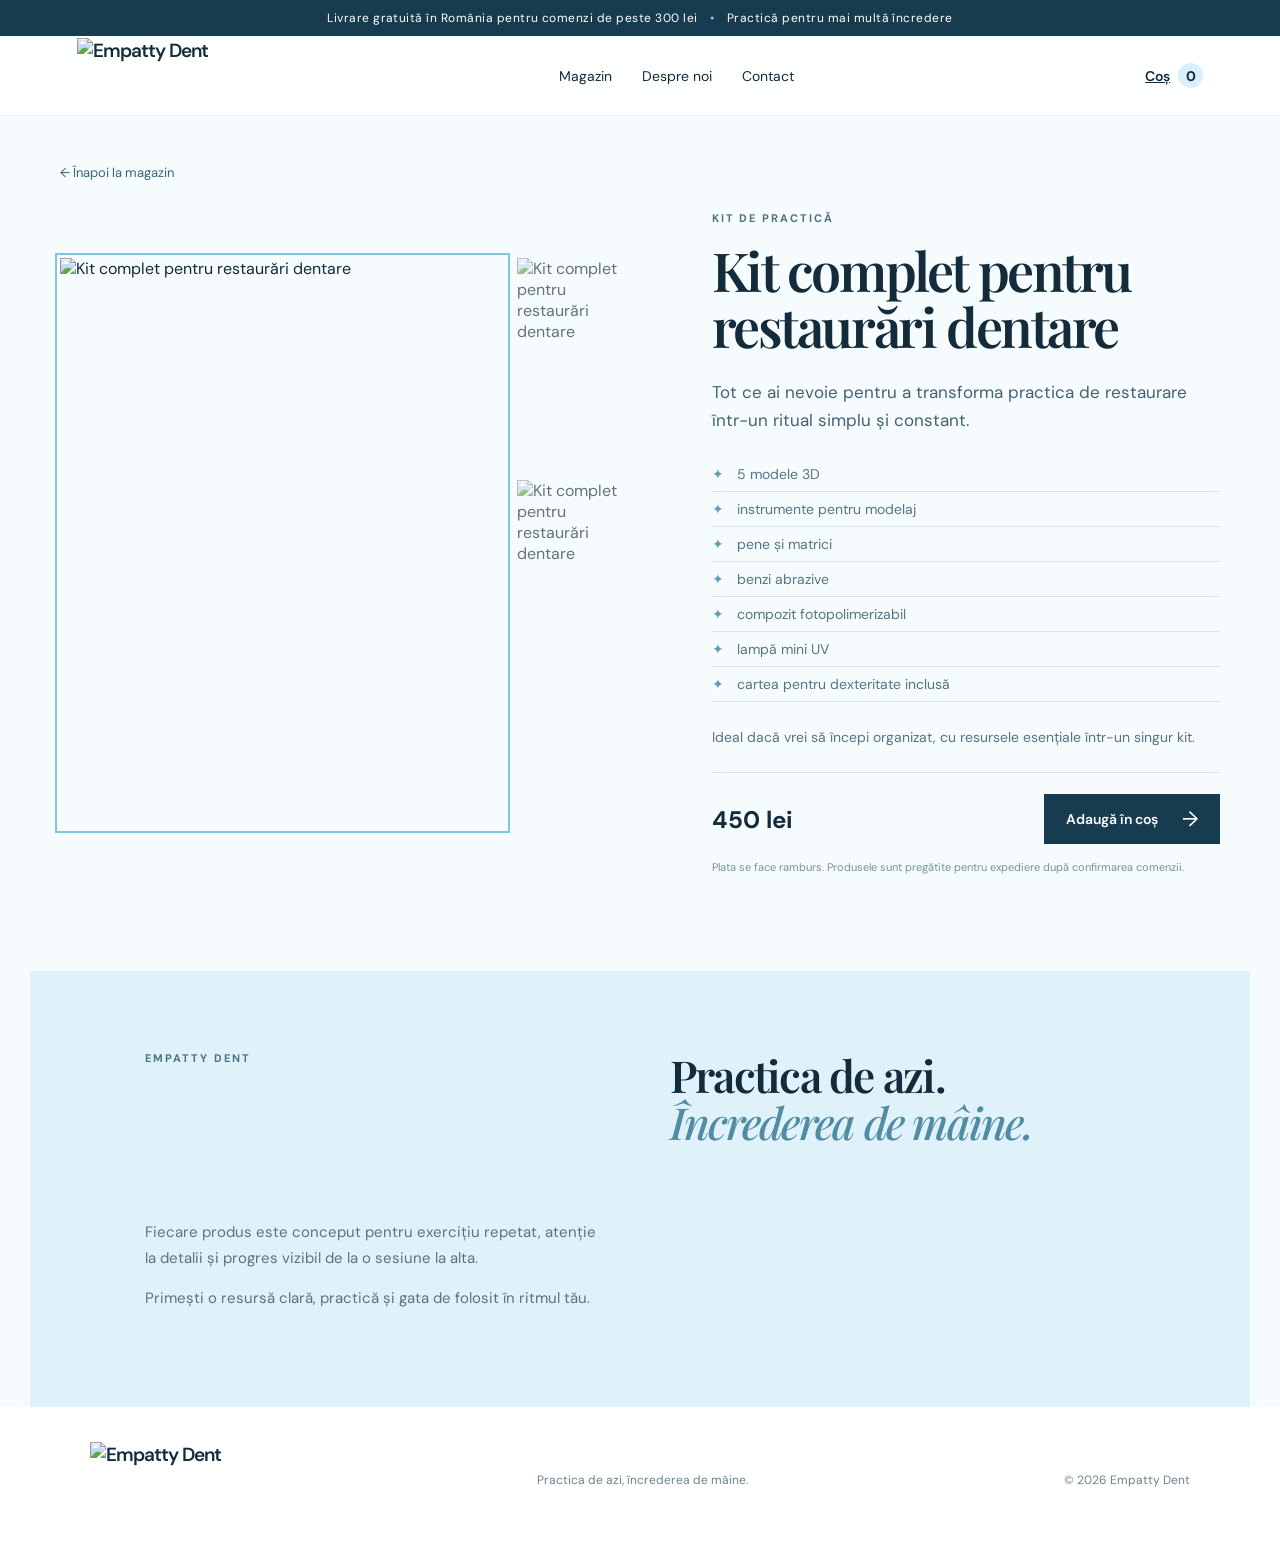
==== product.html @ 084ecb38 "Add files via upload" ====
<!doctype html>
<html lang="ro">
  <head>
    <meta charset="UTF-8" />
    <meta name="viewport" content="width=device-width, initial-scale=1.0" />
    <meta name="description" content="Produse Empatty Dent pentru practică dentară." />
    <title>Produs — Empatty Dent</title>
    <link rel="preconnect" href="https://fonts.googleapis.com" />
    <link rel="preconnect" href="https://fonts.gstatic.com" crossorigin />
    <link href="https://fonts.googleapis.com/css2?family=DM+Sans:wght@400;500;600;700&family=Playfair+Display:wght@500;600;700&display=swap" rel="stylesheet" />
    <link rel="stylesheet" href="style.css" />
    <link rel="stylesheet" href="custom.css" />
  </head>
  <body class="product-page">
    <div class="announcement">Livrare gratuită în România pentru comenzi de peste 300 lei <span>•</span> Practică pentru mai multă încredere</div>
    <header class="header"><a class="brand brand-logo-link" href="index.html" aria-label="Empatty Dent acasă"><img class="brand-logo" src="assets/logo-empattydent-header.png" alt="Empatty Dent" /></a><nav aria-label="Navigare principală"><a href="index.html#produse">Magazin</a><a href="index.html#despre">Despre noi</a><a href="index.html#contact">Contact</a></nav><a class="cart-button product-cart" href="index.html#produse" aria-label="Vezi coșul"><span>Coș</span><b class="cart-count">0</b></a></header>
    <main class="product-detail"><a class="back-link" href="index.html#produse">← Înapoi la magazin</a><section id="product-content" aria-live="polite"></section><section class="detail-reasons"><p class="eyebrow">EMPATTY DENT</p><h2>Practica de azi.<br><em>Încrederea de mâine.</em></h2><div><p>Fiecare produs este conceput pentru exercițiu repetat, atenție la detalii și progres vizibil de la o sesiune la alta.</p><p>Primești o resursă clară, practică și gata de folosit în ritmul tău.</p></div></section></main>
    <footer><a class="brand brand-logo-link" href="index.html"><img class="brand-logo" src="assets/logo-empattydent-header.png" alt="Empatty Dent" /></a><p>Practica de azi, încrederea de mâine.</p><span>© 2026 Empatty Dent</span></footer><div class="toast" role="status"></div>
    <script src="product.js"></script>
  </body>
</html>
---- style.css ----
:root{--ink:#132b3a;--blue:#d9f0fa;--blue-deep:#8ec9df;--mist:#f6fbfd;--cream:#fbf7f0;--line:#d9e7ec;--white:#fff}*{box-sizing:border-box}html{scroll-behavior:smooth}body{margin:0;color:var(--ink);font-family:'DM Sans',sans-serif;background:var(--mist)}.announcement{background:#173c50;color:white;text-align:center;padding:10px 20px;font-size:12px;letter-spacing:.04em}.announcement span{color:#91d3eb;margin:0 9px}.header{height:80px;display:flex;align-items:center;justify-content:space-between;padding:0 clamp(20px,6vw,92px);background:rgba(255,255,255,.88);border-bottom:1px solid #edf3f5;position:sticky;top:0;z-index:10;backdrop-filter:blur(12px)}.brand{display:flex;align-items:center;gap:9px;color:var(--ink);font-size:19px;font-weight:600;text-decoration:none;letter-spacing:-.05em}.brand i{font-family:'Playfair Display',serif;font-weight:500}.brand-mark{width:31px;height:31px;border:1.5px solid var(--ink);border-radius:50%;display:grid;place-items:center;font-family:'Playfair Display',serif;font-size:20px}.header nav{display:flex;gap:30px}.header nav a{color:var(--ink);text-decoration:none;font-size:14px}.cart-button{border:0;background:none;color:var(--ink);font:600 14px 'DM Sans';cursor:pointer}.cart-count{margin-left:8px;border-radius:50%;background:var(--blue);display:inline-grid;place-items:center;width:25px;height:25px}.menu-btn{display:none}.hero{min-height:630px;display:grid;grid-template-columns:1.05fr .95fr;overflow:hidden;background:linear-gradient(105deg,#eef9fd 0%,#e1f4fc 52%,#bddfee 100%)}.hero-copy{padding:clamp(70px,10vw,145px) clamp(26px,8vw,132px);align-self:center}.eyebrow{font-size:11px;font-weight:700;letter-spacing:.18em;margin:0 0 17px;color:#4b7182}.hero h1,.section h2,.story h2,.newsletter h2{font:600 clamp(42px,5vw,70px)/1.04 'Playfair Display',serif;letter-spacing:-.045em;margin:0}.hero h1 em,.story h2 em{font-weight:500;color:#518ba4}.hero-text{max-width:490px;font-size:17px;line-height:1.65;margin:24px 0 30px;color:#426274}.hero-actions{display:flex;gap:24px;align-items:center}.btn{display:inline-flex;align-items:center;justify-content:center;gap:24px;border:0;text-decoration:none;cursor:pointer;font:600 14px 'DM Sans';padding:15px 20px}.btn.primary{background:#173c50;color:white}.btn.primary span{font-size:21px;font-weight:400;line-height:0}.btn.text{color:var(--ink);border-bottom:1px solid var(--ink);padding:8px 0}.trust{display:flex;gap:25px;margin-top:62px}.trust div{border-left:1px solid #a4c7d5;padding-left:11px}.trust strong,.trust span{display:block}.trust strong{font-size:12px}.trust span{font-size:11px;color:#638292;margin-top:4px}.hero-visual{position:relative;min-height:480px;display:grid;place-items:center}.hero-visual img{width:min(540px,94%);z-index:1;mix-blend-mode:multiply;filter:drop-shadow(0 24px 22px rgba(35,81,99,.12))}.hero-circle{position:absolute;width:470px;height:470px;border-radius:50%;background:rgba(255,255,255,.4)}.hero-card{position:absolute;z-index:2}.note-card{right:7%;bottom:15%;padding:18px 19px;background:#fff;color:#365568;font:600 12px/1.35 'DM Sans';letter-spacing:.1em;box-shadow:0 12px 25px #52809a24}.note-card span{display:block;font-size:16px;margin-top:9px}.benefits{padding:26px clamp(20px,7vw,110px);display:grid;grid-template-columns:repeat(3,1fr);background:white}.benefits>div{display:flex;gap:14px;padding:8px 30px;border-right:1px solid var(--line)}.benefits>div:last-child{border:0}.benefits span{font-size:24px;color:#5f9db6}.benefits p{margin:0;font-size:12px;line-height:1.45;color:#66808e}.benefits b{display:block;font-size:13px;color:var(--ink)}.section{padding:110px clamp(20px,7vw,110px);background:var(--mist)}.section-heading{display:flex;align-items:flex-end;justify-content:space-between;margin-bottom:40px}.section h2,.story h2,.newsletter h2{font-size:46px}.filters{display:flex;gap:9px;flex-wrap:wrap}.filters button{background:none;border:1px solid #c8dce4;padding:9px 15px;font:500 12px 'DM Sans';cursor:pointer;color:#567484}.filters button.active{background:var(--ink);color:#fff;border-color:var(--ink)}.product-grid{display:grid;grid-template-columns:repeat(4,1fr);gap:18px}.product-card{background:white;transition:.25s transform,.25s box-shadow}.product-card:hover{transform:translateY(-6px);box-shadow:0 15px 30px #41677716}.image-wrap{height:300px;position:relative;display:grid;place-items:center;overflow:hidden}.image-wrap img{width:100%;height:100%;object-fit:cover;transition:.5s transform}.product-card:hover img{transform:scale(1.04)}.image-wrap.blue{background:#d2e6eb}.image-wrap.warm{background:#eee4d3}.image-wrap.paper{background:#eeeae4}.image-wrap.soft{background:#e8edf0}.tag{position:absolute;top:13px;left:13px;background:rgba(255,255,255,.86);z-index:1;padding:6px 8px;font-size:9px;font-weight:700;letter-spacing:.1em}.product-info{padding:19px}.category{font-size:10px;letter-spacing:.13em;color:#6b9aae;font-weight:700;margin:0 0 8px}.product-info h3{font:600 21px/1.15 'Playfair Display';margin:0}.desc{height:37px;font-size:12px;line-height:1.45;color:#6b8591;margin:9px 0 16px}.product-bottom{display:flex;justify-content:space-between;align-items:center}.product-bottom strong{font-size:15px}.add{border:0;background:none;color:#35677c;font:600 12px 'DM Sans';cursor:pointer}.add span{font-size:19px;margin-left:4px}.view-all{display:block;width:max-content;margin:35px auto 0;color:var(--ink);text-decoration:none;border-bottom:1px solid;padding-bottom:5px;font-size:14px}.view-all span{margin-left:8px}.story{background:#fff;display:grid;grid-template-columns:1fr 1fr;min-height:540px}.story-image{overflow:hidden}.story-image img{width:100%;height:100%;object-fit:cover}.story-copy{padding:clamp(55px,9vw,125px);align-self:center}.story-copy p:not(.eyebrow){color:#587383;line-height:1.7;font-size:15px;margin:24px 0 29px;max-width:520px}.steps{text-align:center;background:#dff2fa}.steps h2{margin-bottom:51px}.step-grid{display:grid;grid-template-columns:repeat(3,1fr);text-align:left;gap:38px;max-width:1100px;margin:auto}.step-grid>div{border-top:1px solid #9fc4d3;padding-top:20px}.step-grid b{font:500 28px 'Playfair Display';color:#4d849d}.step-grid h3{margin:20px 0 8px;font:600 21px 'Playfair Display'}.step-grid p{color:#587787;font-size:13px;line-height:1.6;max-width:250px}.newsletter{padding:68px clamp(20px,7vw,110px);background:#173c50;color:#fff;display:flex;align-items:center;justify-content:space-between;gap:40px}.newsletter .eyebrow{color:#9cd3e9}.newsletter h2{font-size:35px}.newsletter form{display:flex;min-width:min(100%,480px)}.newsletter input{border:0;padding:15px 17px;font:14px 'DM Sans';width:100%;outline:none}.newsletter .btn{white-space:nowrap;background:#82c5df;color:#123142}footer{padding:35px clamp(20px,7vw,110px);background:white;display:flex;align-items:center;justify-content:space-between;color:#69828e;font-size:12px}footer .brand{color:var(--ink)}.cart-drawer{position:fixed;right:0;top:0;width:min(410px,100%);height:100vh;background:#fff;z-index:30;transform:translateX(105%);transition:.3s transform;display:flex;flex-direction:column;padding:25px}.cart-drawer.open{transform:translateX(0)}.overlay{position:fixed;inset:0;background:#173c5066;z-index:20;opacity:0;pointer-events:none;transition:.3s}.overlay.open{opacity:1;pointer-events:auto}.cart-head{display:flex;justify-content:space-between;align-items:center;border-bottom:1px solid var(--line);padding-bottom:18px}.cart-head h2{font:600 28px 'Playfair Display';margin:0}.close-cart{border:0;background:none;font-size:29px;cursor:pointer}.cart-items{flex:1;padding:20px 0;overflow:auto}.empty{color:#78909b;text-align:center;margin-top:40px}.cart-item{display:flex;justify-content:space-between;border-bottom:1px solid var(--line);padding:13px 0;font-size:14px}.cart-item button{border:0;background:none;color:#9a4552;cursor:pointer}.cart-footer{border-top:1px solid var(--line);padding-top:18px}.cart-footer>div{display:flex;justify-content:space-between;margin-bottom:17px}.cart-footer .btn{width:100%}.toast{position:fixed;bottom:28px;left:50%;transform:translate(-50%,100px);background:#173c50;color:white;padding:13px 20px;z-index:40;font-size:13px;transition:.3s;opacity:0}.toast.show{transform:translate(-50%,0);opacity:1}.sr-only{position:absolute;width:1px;height:1px;overflow:hidden;clip:rect(0,0,0,0)}
@media(max-width:900px){.header nav{gap:15px}.product-grid{grid-template-columns:repeat(2,1fr)}.hero-copy{padding-left:7vw}.hero h1{font-size:51px}.story-copy{padding:55px}.section h2,.story h2{font-size:39px}}@media(max-width:650px){.announcement{font-size:10px}.header{height:64px}.header nav{display:none}.menu-btn{display:block;border:0;background:none;font-size:22px;color:var(--ink)}.header nav.open{display:flex;position:absolute;top:64px;left:0;right:0;background:#fff;padding:20px;flex-direction:column;gap:18px}.hero{grid-template-columns:1fr}.hero-copy{padding:65px 24px 36px}.hero h1{font-size:46px}.hero-visual{min-height:310px}.hero-circle{width:310px;height:310px}.note-card{right:5%;bottom:10%}.trust{margin-top:36px;gap:12px}.trust div{padding-left:7px}.trust strong{font-size:10px}.trust span{font-size:9px}.benefits{grid-template-columns:1fr;padding:18px 25px}.benefits>div{border-right:0;border-bottom:1px solid var(--line);padding:11px 0}.section{padding:70px 20px}.section-heading{align-items:flex-start;flex-direction:column;gap:22px}.section h2,.story h2{font-size:37px}.product-grid{grid-template-columns:1fr;gap:20px}.image-wrap{height:335px}.story{grid-template-columns:1fr}.story-image{height:360px}.story-copy{padding:65px 25px}.step-grid{grid-template-columns:1fr;gap:12px}.newsletter{padding:55px 24px;display:block}.newsletter h2{font-size:31px;margin-bottom:25px}.newsletter form{display:block}.newsletter .btn{width:100%;margin-top:10px}footer{display:grid;gap:16px}.filters{gap:7px}}
.contact-phone{margin:14px 0 0;color:#cfe8f2;font-size:15px}.contact-phone a{color:#fff;font-weight:700;text-decoration:none;border-bottom:1px solid #8ec9df}.qty{display:flex;align-items:center;gap:8px;margin-top:10px}.qty button{border:1px solid var(--line);background:white;color:var(--ink);width:25px;height:25px;cursor:pointer}.qty .remove{width:auto;border:0;color:#9a4552;margin-left:8px;font-size:11px}.cart-item>strong{white-space:nowrap}.checkout-modal{position:fixed;inset:0;background:#173c5066;z-index:50;display:grid;place-items:center;padding:20px;opacity:0;pointer-events:none;transition:.25s}.checkout-modal.open{opacity:1;pointer-events:auto}.checkout-card{width:min(760px,100%);max-height:92vh;overflow:auto;background:white;padding:30px}.checkout-head{display:flex;justify-content:space-between;gap:20px;border-bottom:1px solid var(--line);padding-bottom:18px;margin-bottom:22px}.checkout-head h2{font:600 34px 'Playfair Display';margin:0}.close-checkout{border:0;background:none;font-size:30px;cursor:pointer}.form-grid{display:grid;grid-template-columns:1fr 1fr;gap:15px}.form-grid label{display:grid;gap:7px;font-size:11px;font-weight:700;letter-spacing:.05em;color:#53717f}.form-grid .full{grid-column:1/-1}.form-grid input,.form-grid textarea{border:1px solid #d5e3e8;padding:12px;font:14px 'DM Sans';outline:none}.form-grid input:focus,.form-grid textarea:focus{border-color:#8ec9df}.order-summary{background:var(--mist);padding:17px;margin:22px 0;display:grid;gap:10px}.order-summary div{display:flex;justify-content:space-between;gap:20px;font-size:13px}.order-summary strong{text-align:right}.consent{display:flex;align-items:flex-start;gap:9px;font-size:11px;color:#66808e;margin-bottom:18px}.consent input{margin-top:2px}.order-submit{width:100%}.order-success{text-align:center;padding:30px 10px}.order-success h3{font:600 42px 'Playfair Display';margin:0 0 10px}.order-success p:not(.eyebrow){color:#587383;line-height:1.65}.order-success .btn{margin-top:15px}@media(max-width:650px){.form-grid{grid-template-columns:1fr}.form-grid .full{grid-column:auto}.checkout-card{padding:22px}.checkout-head h2{font-size:28px}}
---- custom.css ----
/* Actualizări vizuale: logo și galerie pentru kitul complet. */
.brand-logo-link{height:76px;max-width:135px;overflow:hidden}
.brand-logo{display:block;width:100%;height:100%;object-fit:contain;mix-blend-mode:multiply}
.kit-gallery{grid-template-columns:repeat(3,1fr);gap:2px;background:#fff}
.kit-gallery img{min-width:0;height:100%;object-fit:cover}
.kit-gallery .tag{z-index:2}
.kit-gallery:hover img{transform:none}
.pack-select{width:100%;margin:0 0 12px;padding:8px;border:1px solid #c8dce4;background:#fff;color:#35677c;font:500 12px 'DM Sans';cursor:pointer}
.product-card-link{cursor:pointer}.product-card-link:focus{outline:2px solid #82c5df;outline-offset:3px}.product-detail{max-width:1220px;margin:auto;padding:45px 30px 0}.back-link{display:inline-block;color:#35677c;text-decoration:none;font-size:13px;margin-bottom:30px}.product-detail section#product-content{display:grid;grid-template-columns:1.05fr .95fr;gap:clamp(35px,7vw,100px);align-items:center;padding-bottom:95px}.detail-gallery{display:grid;grid-template-columns:1fr 105px;gap:12px;align-items:stretch;height:570px}.detail-gallery img{width:100%;height:100%;object-fit:cover;cursor:pointer;opacity:.65}.detail-gallery img:first-child{grid-row:span 3;opacity:1}.detail-gallery img.active{opacity:1;outline:2px solid #82c5df;outline-offset:3px}.detail-copy h1{font:600 clamp(38px,4.2vw,62px)/1.05 'Playfair Display';letter-spacing:-.045em;margin:0}.detail-intro{font-size:17px;line-height:1.65;color:#426274;margin:23px 0}.detail-copy ul{padding:0;margin:0 0 24px;list-style:none}.detail-copy li{padding:8px 0 8px 25px;border-bottom:1px solid #d9e7ec;color:#567484;font-size:14px;position:relative}.detail-copy li:before{content:'✦';position:absolute;left:0;color:#5f9db6}.detail-select-label{display:grid;gap:8px;color:#53717f;font-size:11px;font-weight:700;letter-spacing:.06em;margin:20px 0}.detail-select-label select{padding:12px;border:1px solid #c8dce4;background:#fff;color:#35677c;font:500 14px 'DM Sans'}.detail-note{color:#587383;line-height:1.6;font-size:14px}.detail-buy{display:flex;align-items:center;justify-content:space-between;gap:20px;border-top:1px solid #d9e7ec;margin-top:24px;padding-top:21px}.detail-buy strong{font-size:24px}.detail-buy .btn{padding:16px 22px}.delivery-note{font-size:11px;line-height:1.5;color:#78909b;margin:15px 0 0}.detail-reasons{display:grid;grid-template-columns:1fr 1fr;gap:60px;padding:80px 0;background:#dff2fa;margin:0 -30px;padding-left:clamp(30px,9vw,140px);padding-right:clamp(30px,9vw,140px)}.detail-reasons h2{font:600 44px/1.07 'Playfair Display';letter-spacing:-.04em;margin:0}.detail-reasons h2 em{font-weight:500;color:#518ba4}.detail-reasons>div{color:#587383;line-height:1.7;font-size:15px}.product-page footer{margin-top:0}@media(max-width:720px){.product-page .header nav{display:none}.product-detail{padding:28px 20px 0}.product-detail section#product-content{grid-template-columns:1fr;padding-bottom:60px}.detail-gallery{height:410px;grid-template-columns:1fr 76px}.detail-copy h1{font-size:42px}.detail-reasons{grid-template-columns:1fr;gap:25px;margin:0 -20px;padding:55px 25px}.detail-reasons h2{font-size:37px}.detail-buy{align-items:flex-start;flex-direction:column}.detail-buy .btn{width:100%}}
@media(max-width:650px){.brand-logo-link{height:60px;max-width:106px}.kit-gallery{gap:3px}}
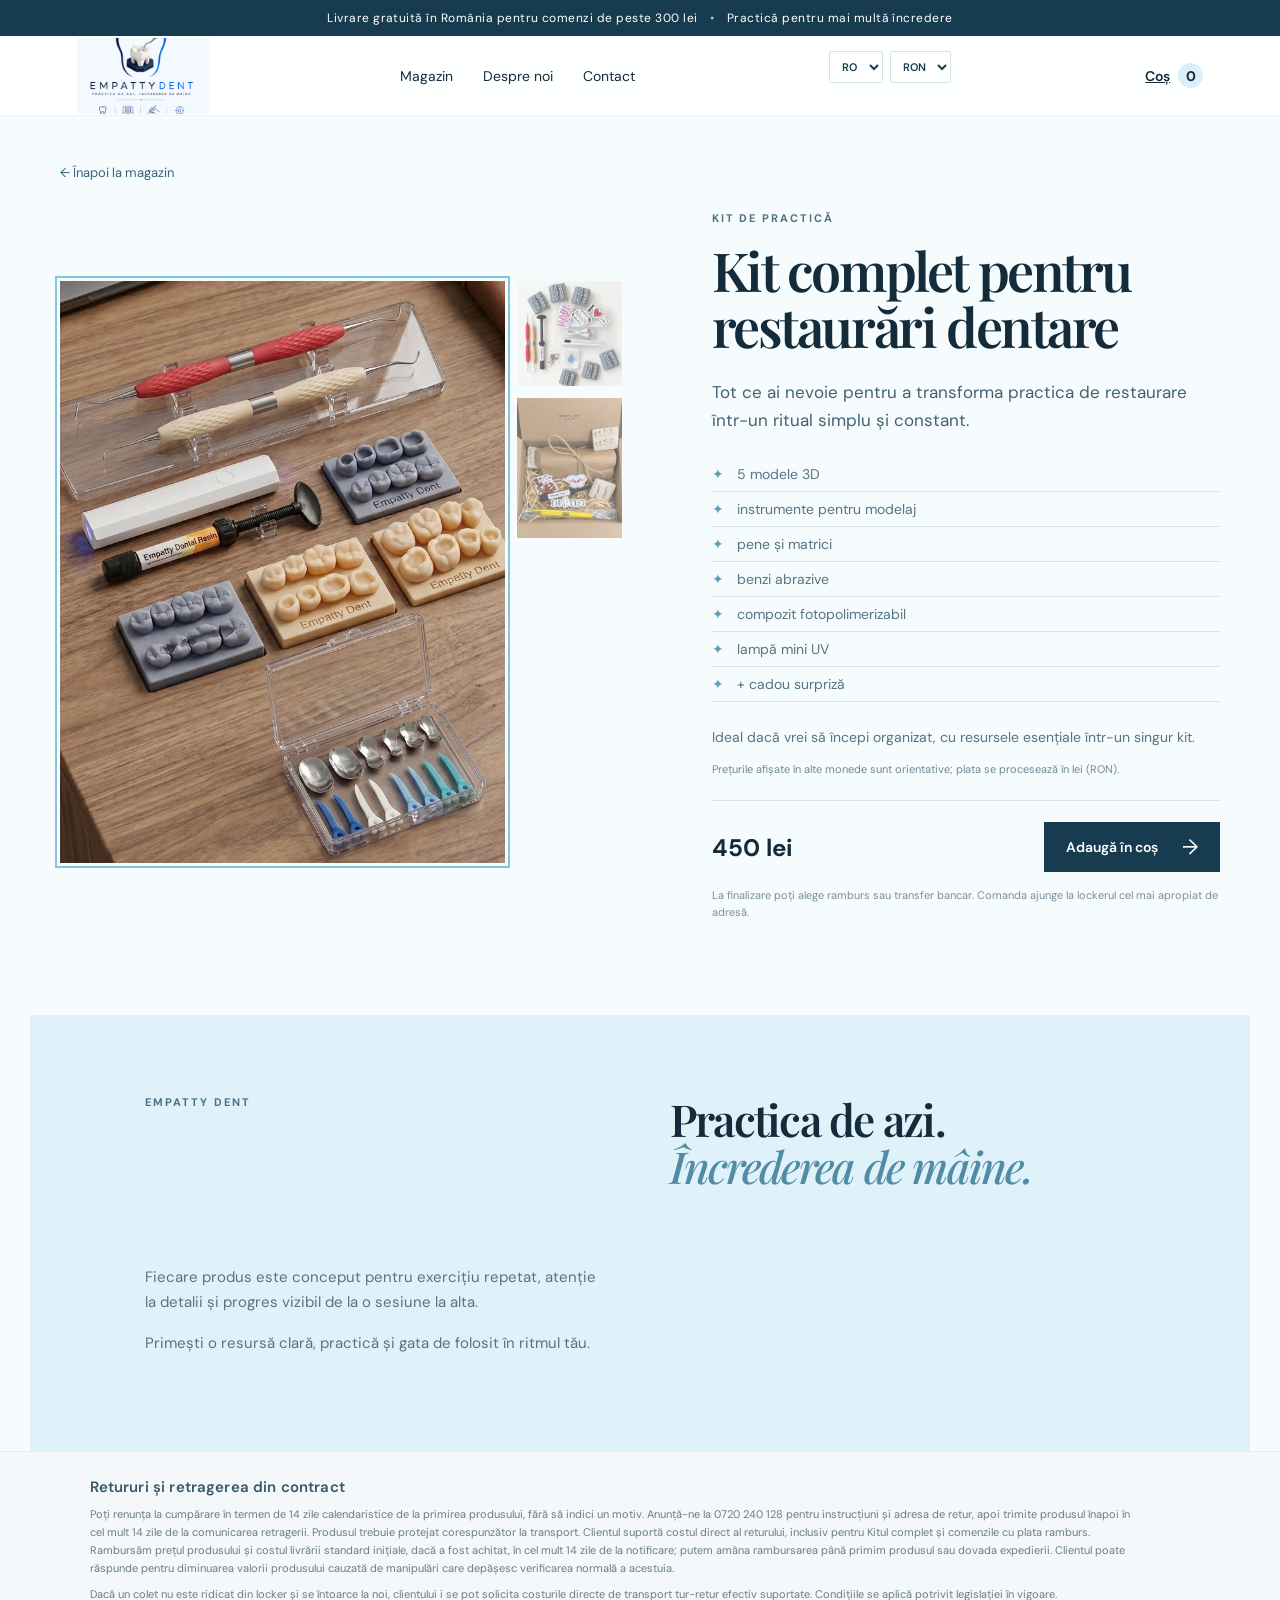
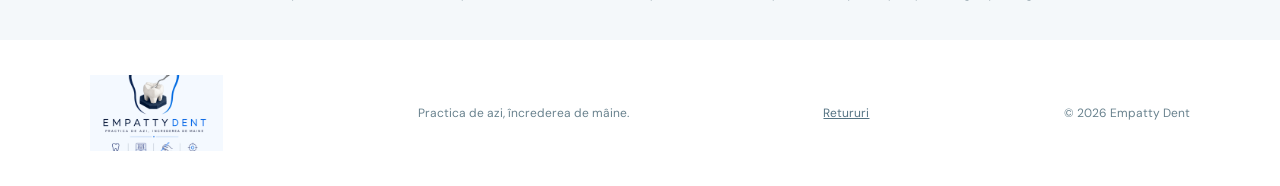
==== commit f64d8ed2: "Add files via upload update" ====
--- a/product.html
+++ b/product.html
@@ -12,10 +12,11 @@
     <link rel="stylesheet" href="custom.css" />
   </head>
   <body class="product-page">
-    <div class="announcement">Livrare gratuită în România pentru comenzi de peste 300 lei <span>•</span> Practică pentru mai multă încredere</div>
-    <header class="header"><a class="brand brand-logo-link" href="index.html" aria-label="Empatty Dent acasă"><img class="brand-logo" src="assets/logo-empattydent-header.png" alt="Empatty Dent" /></a><nav aria-label="Navigare principală"><a href="index.html#produse">Magazin</a><a href="index.html#despre">Despre noi</a><a href="index.html#contact">Contact</a></nav><a class="cart-button product-cart" href="index.html#produse" aria-label="Vezi coșul"><span>Coș</span><b class="cart-count">0</b></a></header>
+    <div class="announcement">Livrare gratuită în România pentru comenzi de peste 300 lei <span>•</span> Practică pentru mai multă încredere</div><div class="bf-banner" hidden>BLACK FRIDAY · 13 NOIEMBRIE · 00:00–23:59 (ORA ROMÂNIEI)</div>
+    <header class="header"><a class="brand brand-logo-link" href="index.html" aria-label="Empatty Dent acasă"><img class="brand-logo" src="assets/logo-empattydent-header.png" alt="Empatty Dent" /></a><nav aria-label="Navigare principală"><a href="index.html#produse">Magazin</a><a href="index.html#despre">Despre noi</a><a href="index.html#contact">Contact</a></nav><div class="locale-controls"><label><span class="sr-only">Limbă</span><select class="language-select" aria-label="Limbă"><option value="ro">RO</option><option value="en">EN</option></select></label><label><span class="sr-only">Monedă</span><select class="currency-select" aria-label="Monedă"><option value="RON">RON</option></select></label><small class="rate-date"></small></div><a class="cart-button product-cart" href="index.html#produse" aria-label="Vezi coșul"><span>Coș</span><b class="cart-count">0</b></a></header>
     <main class="product-detail"><a class="back-link" href="index.html#produse">← Înapoi la magazin</a><section id="product-content" aria-live="polite"></section><section class="detail-reasons"><p class="eyebrow">EMPATTY DENT</p><h2>Practica de azi.<br><em>Încrederea de mâine.</em></h2><div><p>Fiecare produs este conceput pentru exercițiu repetat, atenție la detalii și progres vizibil de la o sesiune la alta.</p><p>Primești o resursă clară, practică și gata de folosit în ritmul tău.</p></div></section></main>
-    <footer><a class="brand brand-logo-link" href="index.html"><img class="brand-logo" src="assets/logo-empattydent-header.png" alt="Empatty Dent" /></a><p>Practica de azi, încrederea de mâine.</p><span>© 2026 Empatty Dent</span></footer><div class="toast" role="status"></div>
+    <section class="return-policy" id="retur"><h2>Retururi și retragerea din contract</h2><p>Poți renunța la cumpărare în termen de 14 zile calendaristice de la primirea produsului, fără să indici un motiv. Anunță-ne la 0720 240 128 pentru instrucțiuni și adresa de retur, apoi trimite produsul înapoi în cel mult 14 zile de la comunicarea retragerii. Produsul trebuie protejat corespunzător la transport. Clientul suportă costul direct al returului, inclusiv pentru Kitul complet și comenzile cu plata ramburs. Rambursăm prețul produsului și costul livrării standard inițiale, dacă a fost achitat, în cel mult 14 zile de la notificare; putem amâna rambursarea până primim produsul sau dovada expedierii. Clientul poate răspunde pentru diminuarea valorii produsului cauzată de manipulări care depășesc verificarea normală a acestuia.</p><p>Dacă un colet nu este ridicat din locker și se întoarce la noi, clientului i se pot solicita costurile directe de transport tur-retur efectiv suportate. Condițiile se aplică potrivit legislației în vigoare.</p></section><footer><a class="brand brand-logo-link" href="index.html"><img class="brand-logo" src="assets/logo-empattydent-header.png" alt="Empatty Dent" /></a><p>Practica de azi, încrederea de mâine.</p><a href="index.html#retur" class="footer-return-link">Retururi</a><span>© 2026 Empatty Dent</span></footer><div class="toast" role="status"></div>
+    <script src="site.js"></script>
     <script src="product.js"></script>
   </body>
 </html>
--- a/custom.css
+++ b/custom.css
@@ -8,3 +8,7 @@
 .pack-select{width:100%;margin:0 0 12px;padding:8px;border:1px solid #c8dce4;background:#fff;color:#35677c;font:500 12px 'DM Sans';cursor:pointer}
 .product-card-link{cursor:pointer}.product-card-link:focus{outline:2px solid #82c5df;outline-offset:3px}.product-detail{max-width:1220px;margin:auto;padding:45px 30px 0}.back-link{display:inline-block;color:#35677c;text-decoration:none;font-size:13px;margin-bottom:30px}.product-detail section#product-content{display:grid;grid-template-columns:1.05fr .95fr;gap:clamp(35px,7vw,100px);align-items:center;padding-bottom:95px}.detail-gallery{display:grid;grid-template-columns:1fr 105px;gap:12px;align-items:stretch;height:570px}.detail-gallery img{width:100%;height:100%;object-fit:cover;cursor:pointer;opacity:.65}.detail-gallery img:first-child{grid-row:span 3;opacity:1}.detail-gallery img.active{opacity:1;outline:2px solid #82c5df;outline-offset:3px}.detail-copy h1{font:600 clamp(38px,4.2vw,62px)/1.05 'Playfair Display';letter-spacing:-.045em;margin:0}.detail-intro{font-size:17px;line-height:1.65;color:#426274;margin:23px 0}.detail-copy ul{padding:0;margin:0 0 24px;list-style:none}.detail-copy li{padding:8px 0 8px 25px;border-bottom:1px solid #d9e7ec;color:#567484;font-size:14px;position:relative}.detail-copy li:before{content:'✦';position:absolute;left:0;color:#5f9db6}.detail-select-label{display:grid;gap:8px;color:#53717f;font-size:11px;font-weight:700;letter-spacing:.06em;margin:20px 0}.detail-select-label select{padding:12px;border:1px solid #c8dce4;background:#fff;color:#35677c;font:500 14px 'DM Sans'}.detail-note{color:#587383;line-height:1.6;font-size:14px}.detail-buy{display:flex;align-items:center;justify-content:space-between;gap:20px;border-top:1px solid #d9e7ec;margin-top:24px;padding-top:21px}.detail-buy strong{font-size:24px}.detail-buy .btn{padding:16px 22px}.delivery-note{font-size:11px;line-height:1.5;color:#78909b;margin:15px 0 0}.detail-reasons{display:grid;grid-template-columns:1fr 1fr;gap:60px;padding:80px 0;background:#dff2fa;margin:0 -30px;padding-left:clamp(30px,9vw,140px);padding-right:clamp(30px,9vw,140px)}.detail-reasons h2{font:600 44px/1.07 'Playfair Display';letter-spacing:-.04em;margin:0}.detail-reasons h2 em{font-weight:500;color:#518ba4}.detail-reasons>div{color:#587383;line-height:1.7;font-size:15px}.product-page footer{margin-top:0}@media(max-width:720px){.product-page .header nav{display:none}.product-detail{padding:28px 20px 0}.product-detail section#product-content{grid-template-columns:1fr;padding-bottom:60px}.detail-gallery{height:410px;grid-template-columns:1fr 76px}.detail-copy h1{font-size:42px}.detail-reasons{grid-template-columns:1fr;gap:25px;margin:0 -20px;padding:55px 25px}.detail-reasons h2{font-size:37px}.detail-buy{align-items:flex-start;flex-direction:column}.detail-buy .btn{width:100%}}
 @media(max-width:650px){.brand-logo-link{height:60px;max-width:106px}.kit-gallery{gap:3px}}
+.payment-options{border:1px solid #d5e3e8;padding:14px;display:grid;gap:12px}.payment-options legend{font-size:11px;font-weight:700;letter-spacing:.05em;color:#53717f;padding:0 5px}.payment-options label{display:flex;align-items:center;gap:8px;font-size:14px;font-weight:600;letter-spacing:0;color:var(--ink)}.payment-options label span{font-size:12px;font-weight:400;color:#66808e}.delivery-info{border-left:3px solid #8ec9df;background:#f6fbfd;padding:14px 16px;margin:20px 0}.delivery-info strong{font-size:13px}.delivery-info p{margin:5px 0 0;color:#587383;font-size:13px;line-height:1.55}.order-summary small{color:#66808e;font-size:11px;line-height:1.45}
+.locale-controls{display:flex;align-items:center;gap:7px;flex-wrap:wrap;justify-content:center}.locale-controls label{display:inline-flex}.locale-controls select{max-width:175px;padding:7px 8px;border:1px solid #d5e3e8;background:#fff;color:#173c50;font:600 11px 'DM Sans';border-radius:2px}.locale-controls .language-select{width:54px}.rate-date{display:block;color:#718895;font-size:9px;flex-basis:100%;text-align:right;min-height:10px}.bf-banner{background:#a83232;color:#fff;text-align:center;padding:9px 12px;font:700 11px 'DM Sans';letter-spacing:.08em}.bf-banner[hidden],.old-price[hidden]{display:none}.price-stack{display:flex;align-items:baseline;gap:8px;flex-wrap:wrap}.price-stack strong{font-size:15px}.price-stack .old-price{font-size:12px;color:#82939b}.bf-active .price-stack .current-price{color:#a83232}.bf-active .price-stack strong{font-weight:700}.detail-buy .price-stack{min-width:110px}.detail-buy .price-stack strong{font-size:24px}.detail-buy .old-price{font-size:15px}.return-policy{padding:25px clamp(20px,7vw,110px) 30px;background:#f4f8fa;color:#667d88;font-size:11px;line-height:1.65;border-top:1px solid #e5edf0}.return-policy h2{font:600 15px 'DM Sans';letter-spacing:.01em;color:#35586a;margin:0 0 8px}.return-policy p{max-width:1050px;margin:7px 0}.footer-return-link{color:#567484}.contact-instagram a{color:#fff;font-weight:700;text-decoration:none;border-bottom:1px solid #8ec9df}.product-bottom .price-stack{min-width:85px}.pack-select{font-size:11px}.fx-note{font-size:11px;color:#718895;margin:10px 0 0}.return-policy a{color:#35677c}
+@media(max-width:900px){.locale-controls select{max-width:125px}}
+@media(max-width:650px){.header{gap:6px;padding:0 12px}.locale-controls{gap:4px}.locale-controls select{padding:5px 3px;font-size:10px;max-width:90px}.locale-controls .language-select{width:44px}.rate-date{font-size:8px}.cart-button{font-size:12px}.bf-banner{font-size:9px}.return-policy{padding:22px 20px;font-size:10px}}
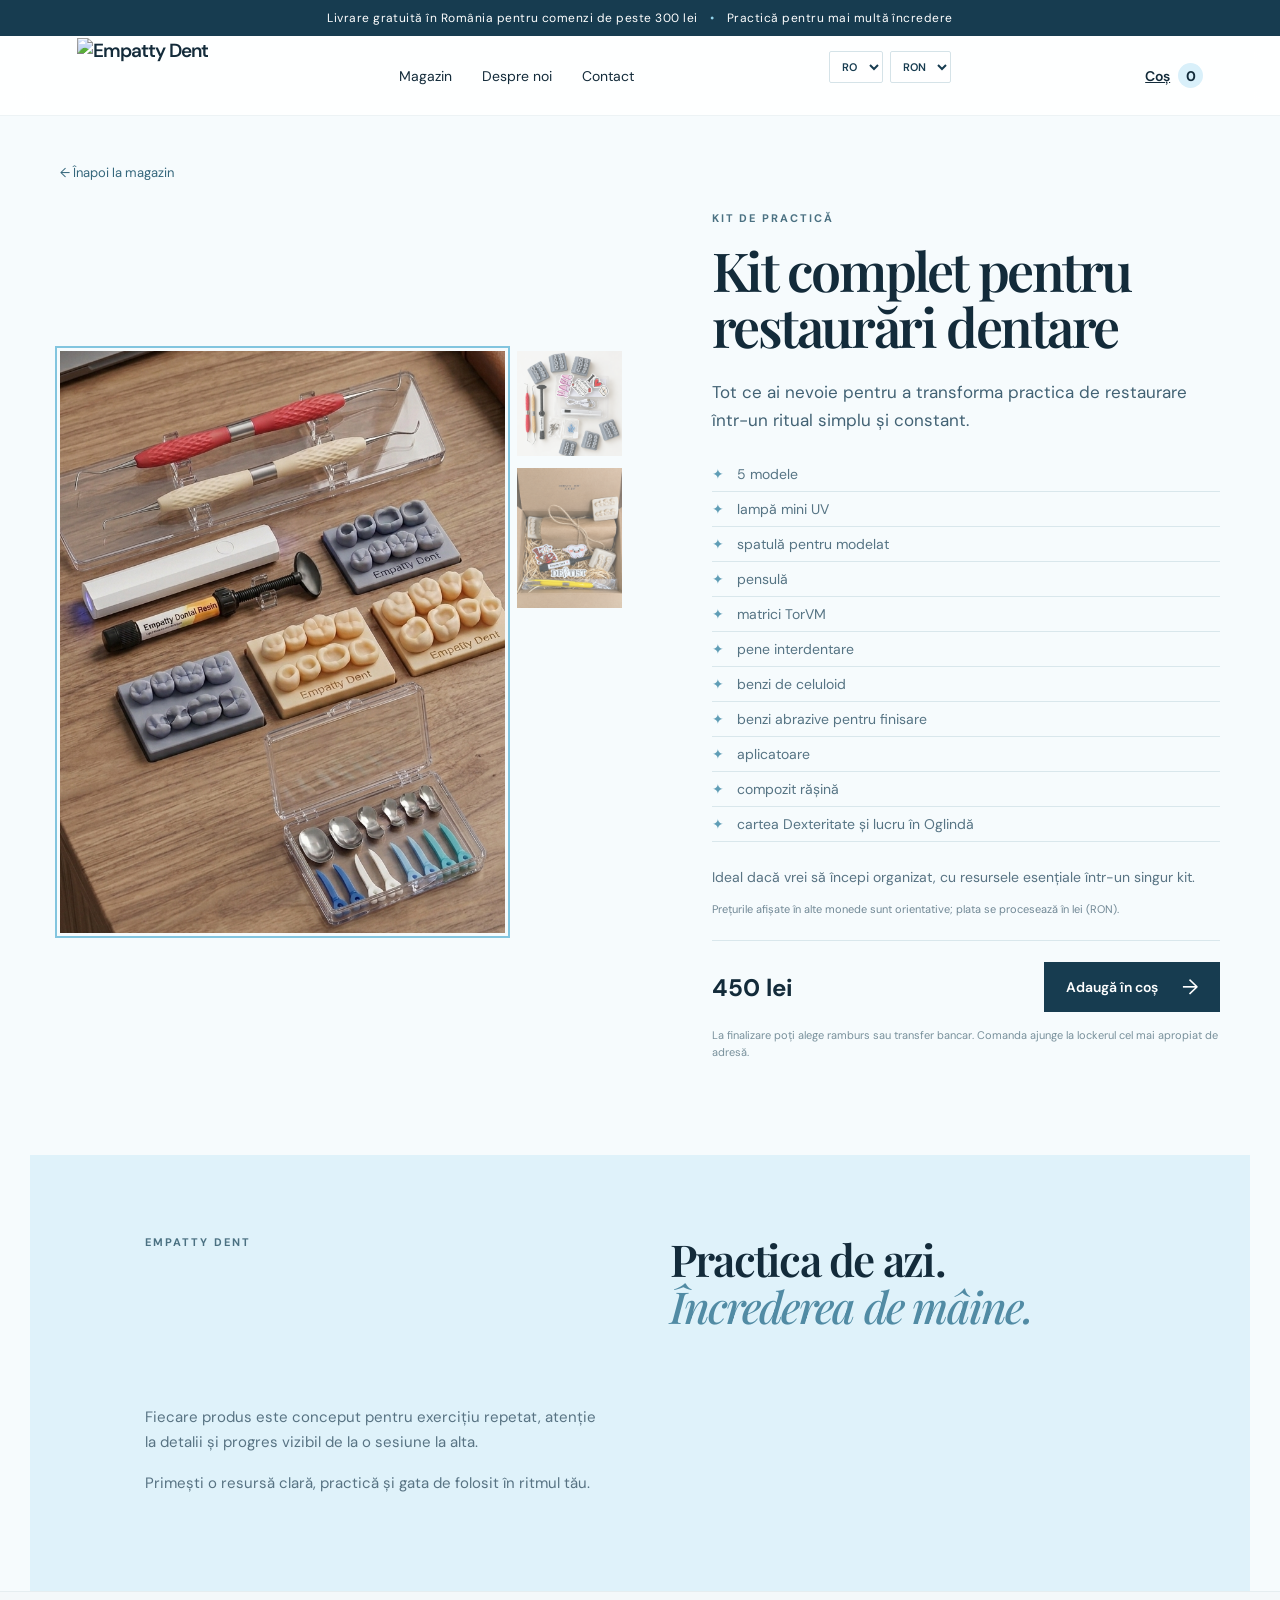
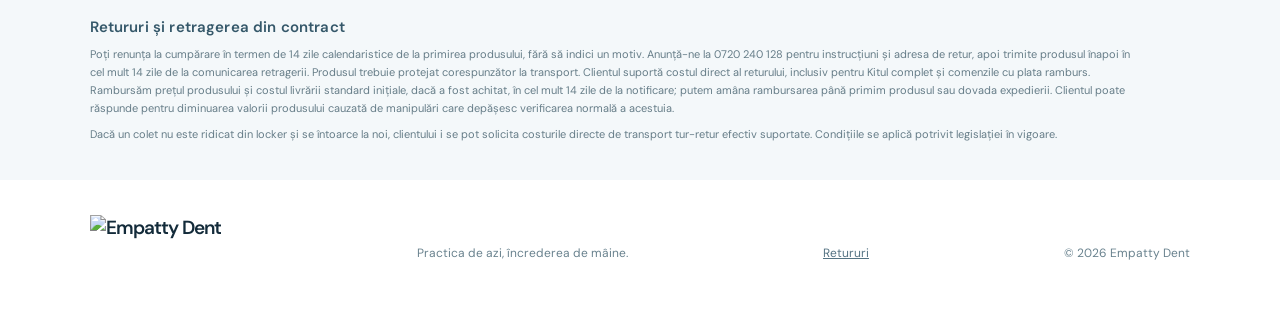
==== commit e4f9dcd5: "Add files via upload update with new product" ====
--- a/product.html
+++ b/product.html
@@ -13,9 +13,9 @@
   </head>
   <body class="product-page">
     <div class="announcement">Livrare gratuită în România pentru comenzi de peste 300 lei <span>•</span> Practică pentru mai multă încredere</div><div class="bf-banner" hidden>BLACK FRIDAY · 13 NOIEMBRIE · 00:00–23:59 (ORA ROMÂNIEI)</div>
-    <header class="header"><a class="brand brand-logo-link" href="index.html" aria-label="Empatty Dent acasă"><img class="brand-logo" src="assets/logo-empattydent-header.png" alt="Empatty Dent" /></a><nav aria-label="Navigare principală"><a href="index.html#produse">Magazin</a><a href="index.html#despre">Despre noi</a><a href="index.html#contact">Contact</a></nav><div class="locale-controls"><label><span class="sr-only">Limbă</span><select class="language-select" aria-label="Limbă"><option value="ro">RO</option><option value="en">EN</option></select></label><label><span class="sr-only">Monedă</span><select class="currency-select" aria-label="Monedă"><option value="RON">RON</option></select></label><small class="rate-date"></small></div><a class="cart-button product-cart" href="index.html#produse" aria-label="Vezi coșul"><span>Coș</span><b class="cart-count">0</b></a></header>
-    <main class="product-detail"><a class="back-link" href="index.html#produse">← Înapoi la magazin</a><section id="product-content" aria-live="polite"></section><section class="detail-reasons"><p class="eyebrow">EMPATTY DENT</p><h2>Practica de azi.<br><em>Încrederea de mâine.</em></h2><div><p>Fiecare produs este conceput pentru exercițiu repetat, atenție la detalii și progres vizibil de la o sesiune la alta.</p><p>Primești o resursă clară, practică și gata de folosit în ritmul tău.</p></div></section></main>
-    <section class="return-policy" id="retur"><h2>Retururi și retragerea din contract</h2><p>Poți renunța la cumpărare în termen de 14 zile calendaristice de la primirea produsului, fără să indici un motiv. Anunță-ne la 0720 240 128 pentru instrucțiuni și adresa de retur, apoi trimite produsul înapoi în cel mult 14 zile de la comunicarea retragerii. Produsul trebuie protejat corespunzător la transport. Clientul suportă costul direct al returului, inclusiv pentru Kitul complet și comenzile cu plata ramburs. Rambursăm prețul produsului și costul livrării standard inițiale, dacă a fost achitat, în cel mult 14 zile de la notificare; putem amâna rambursarea până primim produsul sau dovada expedierii. Clientul poate răspunde pentru diminuarea valorii produsului cauzată de manipulări care depășesc verificarea normală a acestuia.</p><p>Dacă un colet nu este ridicat din locker și se întoarce la noi, clientului i se pot solicita costurile directe de transport tur-retur efectiv suportate. Condițiile se aplică potrivit legislației în vigoare.</p></section><footer><a class="brand brand-logo-link" href="index.html"><img class="brand-logo" src="assets/logo-empattydent-header.png" alt="Empatty Dent" /></a><p>Practica de azi, încrederea de mâine.</p><a href="index.html#retur" class="footer-return-link">Retururi</a><span>© 2026 Empatty Dent</span></footer><div class="toast" role="status"></div>
+    <header class="header"><a class="brand brand-logo-link" href="index.html" aria-label="Empatty Dent acasă"><img class="brand-logo" src="assets/empattydent-logo-supplied.svg" alt="Empatty Dent" /></a><nav aria-label="Navigare principală"><a href="index.html#produse">Magazin</a><a href="index.html#despre">Despre noi</a><a href="index.html#contact">Contact</a></nav><div class="locale-controls"><label><span class="sr-only">Limbă</span><select class="language-select" aria-label="Limbă"><option value="ro">RO</option><option value="en">EN</option></select></label><label><span class="sr-only">Monedă</span><select class="currency-select" aria-label="Monedă"><option value="RON">RON</option></select></label><small class="rate-date"></small></div><a class="cart-button product-cart" href="index.html#produse" aria-label="Vezi coșul"><span>Coș</span><b class="cart-count">0</b></a></header>
+    <main class="product-detail"><a class="back-link" href="index.html#produse">← Înapoi la magazin</a><section id="product-content" aria-live="polite"></section><section id="product-long-description" class="product-long-description" hidden></section><section class="detail-reasons"><p class="eyebrow">EMPATTY DENT</p><h2>Practica de azi.<br><em>Încrederea de mâine.</em></h2><div><p>Fiecare produs este conceput pentru exercițiu repetat, atenție la detalii și progres vizibil de la o sesiune la alta.</p><p>Primești o resursă clară, practică și gata de folosit în ritmul tău.</p></div></section></main>
+    <section class="return-policy" id="retur"><h2>Retururi și retragerea din contract</h2><p>Poți renunța la cumpărare în termen de 14 zile calendaristice de la primirea produsului, fără să indici un motiv. Anunță-ne la 0720 240 128 pentru instrucțiuni și adresa de retur, apoi trimite produsul înapoi în cel mult 14 zile de la comunicarea retragerii. Produsul trebuie protejat corespunzător la transport. Clientul suportă costul direct al returului, inclusiv pentru Kitul complet și comenzile cu plata ramburs. Rambursăm prețul produsului și costul livrării standard inițiale, dacă a fost achitat, în cel mult 14 zile de la notificare; putem amâna rambursarea până primim produsul sau dovada expedierii. Clientul poate răspunde pentru diminuarea valorii produsului cauzată de manipulări care depășesc verificarea normală a acestuia.</p><p>Dacă un colet nu este ridicat din locker și se întoarce la noi, clientului i se pot solicita costurile directe de transport tur-retur efectiv suportate. Condițiile se aplică potrivit legislației în vigoare.</p></section><footer><a class="brand brand-logo-link" href="index.html"><img class="brand-logo" src="assets/empattydent-logo-supplied.svg" alt="Empatty Dent" /></a><p>Practica de azi, încrederea de mâine.</p><a href="index.html#retur" class="footer-return-link">Retururi</a><span>© 2026 Empatty Dent</span></footer><div class="toast" role="status"></div>
     <script src="site.js"></script>
     <script src="product.js"></script>
   </body>
--- a/custom.css
+++ b/custom.css
@@ -7,6 +7,8 @@
 .kit-gallery:hover img{transform:none}
 .pack-select{width:100%;margin:0 0 12px;padding:8px;border:1px solid #c8dce4;background:#fff;color:#35677c;font:500 12px 'DM Sans';cursor:pointer}
 .product-card-link{cursor:pointer}.product-card-link:focus{outline:2px solid #82c5df;outline-offset:3px}.product-detail{max-width:1220px;margin:auto;padding:45px 30px 0}.back-link{display:inline-block;color:#35677c;text-decoration:none;font-size:13px;margin-bottom:30px}.product-detail section#product-content{display:grid;grid-template-columns:1.05fr .95fr;gap:clamp(35px,7vw,100px);align-items:center;padding-bottom:95px}.detail-gallery{display:grid;grid-template-columns:1fr 105px;gap:12px;align-items:stretch;height:570px}.detail-gallery img{width:100%;height:100%;object-fit:cover;cursor:pointer;opacity:.65}.detail-gallery img:first-child{grid-row:span 3;opacity:1}.detail-gallery img.active{opacity:1;outline:2px solid #82c5df;outline-offset:3px}.detail-copy h1{font:600 clamp(38px,4.2vw,62px)/1.05 'Playfair Display';letter-spacing:-.045em;margin:0}.detail-intro{font-size:17px;line-height:1.65;color:#426274;margin:23px 0}.detail-copy ul{padding:0;margin:0 0 24px;list-style:none}.detail-copy li{padding:8px 0 8px 25px;border-bottom:1px solid #d9e7ec;color:#567484;font-size:14px;position:relative}.detail-copy li:before{content:'✦';position:absolute;left:0;color:#5f9db6}.detail-select-label{display:grid;gap:8px;color:#53717f;font-size:11px;font-weight:700;letter-spacing:.06em;margin:20px 0}.detail-select-label select{padding:12px;border:1px solid #c8dce4;background:#fff;color:#35677c;font:500 14px 'DM Sans'}.detail-note{color:#587383;line-height:1.6;font-size:14px}.detail-buy{display:flex;align-items:center;justify-content:space-between;gap:20px;border-top:1px solid #d9e7ec;margin-top:24px;padding-top:21px}.detail-buy strong{font-size:24px}.detail-buy .btn{padding:16px 22px}.delivery-note{font-size:11px;line-height:1.5;color:#78909b;margin:15px 0 0}.detail-reasons{display:grid;grid-template-columns:1fr 1fr;gap:60px;padding:80px 0;background:#dff2fa;margin:0 -30px;padding-left:clamp(30px,9vw,140px);padding-right:clamp(30px,9vw,140px)}.detail-reasons h2{font:600 44px/1.07 'Playfair Display';letter-spacing:-.04em;margin:0}.detail-reasons h2 em{font-weight:500;color:#518ba4}.detail-reasons>div{color:#587383;line-height:1.7;font-size:15px}.product-page footer{margin-top:0}@media(max-width:720px){.product-page .header nav{display:none}.product-detail{padding:28px 20px 0}.product-detail section#product-content{grid-template-columns:1fr;padding-bottom:60px}.detail-gallery{height:410px;grid-template-columns:1fr 76px}.detail-copy h1{font-size:42px}.detail-reasons{grid-template-columns:1fr;gap:25px;margin:0 -20px;padding:55px 25px}.detail-reasons h2{font-size:37px}.detail-buy{align-items:flex-start;flex-direction:column}.detail-buy .btn{width:100%}}
+.product-long-description{max-width:780px;margin:0 auto 90px;color:#567484;font-size:15px;line-height:1.75}.product-long-description h2{font:600 34px/1.15 'Playfair Display';color:var(--ink);margin:0 0 22px}.product-long-description h3{font:600 22px 'Playfair Display';color:var(--ink);margin:30px 0 12px}.product-long-description li{padding:0 0 10px 3px}.product-long-description ul,.product-long-description ol{padding-left:24px}.product-card .image-wrap img,.detail-gallery img{cursor:zoom-in}.image-lightbox{position:fixed;inset:0;z-index:1000;background:rgba(8,17,30,.94);display:none;align-items:center;justify-content:center;padding:30px}.image-lightbox.open{display:flex}.image-lightbox img{max-width:92vw;max-height:88vh;object-fit:contain;box-shadow:0 12px 60px #0008}.image-lightbox button{position:absolute;border:0;color:#fff;background:#ffffff20;cursor:pointer;font:400 30px 'DM Sans';width:48px;height:48px;border-radius:50%}.image-lightbox .lightbox-close{top:18px;right:22px;font-size:36px}.image-lightbox .lightbox-prev{left:20px}.image-lightbox .lightbox-next{right:20px}.image-lightbox .lightbox-caption{position:absolute;bottom:15px;left:50%;transform:translateX(-50%);color:#fff;font-size:13px;text-align:center}.image-lightbox button:hover{background:#ffffff40}@media(max-width:650px){.product-long-description{margin:0 auto 60px;font-size:14px}.product-long-description h2{font-size:28px}.image-lightbox{padding:20px}.image-lightbox img{max-width:100%;max-height:82vh}.image-lightbox .lightbox-prev{left:8px}.image-lightbox .lightbox-next{right:8px}}
+.detail-gallery.two-images img:last-child{grid-row:span 3;opacity:1}
 @media(max-width:650px){.brand-logo-link{height:60px;max-width:106px}.kit-gallery{gap:3px}}
 .payment-options{border:1px solid #d5e3e8;padding:14px;display:grid;gap:12px}.payment-options legend{font-size:11px;font-weight:700;letter-spacing:.05em;color:#53717f;padding:0 5px}.payment-options label{display:flex;align-items:center;gap:8px;font-size:14px;font-weight:600;letter-spacing:0;color:var(--ink)}.payment-options label span{font-size:12px;font-weight:400;color:#66808e}.delivery-info{border-left:3px solid #8ec9df;background:#f6fbfd;padding:14px 16px;margin:20px 0}.delivery-info strong{font-size:13px}.delivery-info p{margin:5px 0 0;color:#587383;font-size:13px;line-height:1.55}.order-summary small{color:#66808e;font-size:11px;line-height:1.45}
 .locale-controls{display:flex;align-items:center;gap:7px;flex-wrap:wrap;justify-content:center}.locale-controls label{display:inline-flex}.locale-controls select{max-width:175px;padding:7px 8px;border:1px solid #d5e3e8;background:#fff;color:#173c50;font:600 11px 'DM Sans';border-radius:2px}.locale-controls .language-select{width:54px}.rate-date{display:block;color:#718895;font-size:9px;flex-basis:100%;text-align:right;min-height:10px}.bf-banner{background:#a83232;color:#fff;text-align:center;padding:9px 12px;font:700 11px 'DM Sans';letter-spacing:.08em}.bf-banner[hidden],.old-price[hidden]{display:none}.price-stack{display:flex;align-items:baseline;gap:8px;flex-wrap:wrap}.price-stack strong{font-size:15px}.price-stack .old-price{font-size:12px;color:#82939b}.bf-active .price-stack .current-price{color:#a83232}.bf-active .price-stack strong{font-weight:700}.detail-buy .price-stack{min-width:110px}.detail-buy .price-stack strong{font-size:24px}.detail-buy .old-price{font-size:15px}.return-policy{padding:25px clamp(20px,7vw,110px) 30px;background:#f4f8fa;color:#667d88;font-size:11px;line-height:1.65;border-top:1px solid #e5edf0}.return-policy h2{font:600 15px 'DM Sans';letter-spacing:.01em;color:#35586a;margin:0 0 8px}.return-policy p{max-width:1050px;margin:7px 0}.footer-return-link{color:#567484}.contact-instagram a{color:#fff;font-weight:700;text-decoration:none;border-bottom:1px solid #8ec9df}.product-bottom .price-stack{min-width:85px}.pack-select{font-size:11px}.fx-note{font-size:11px;color:#718895;margin:10px 0 0}.return-policy a{color:#35677c}
